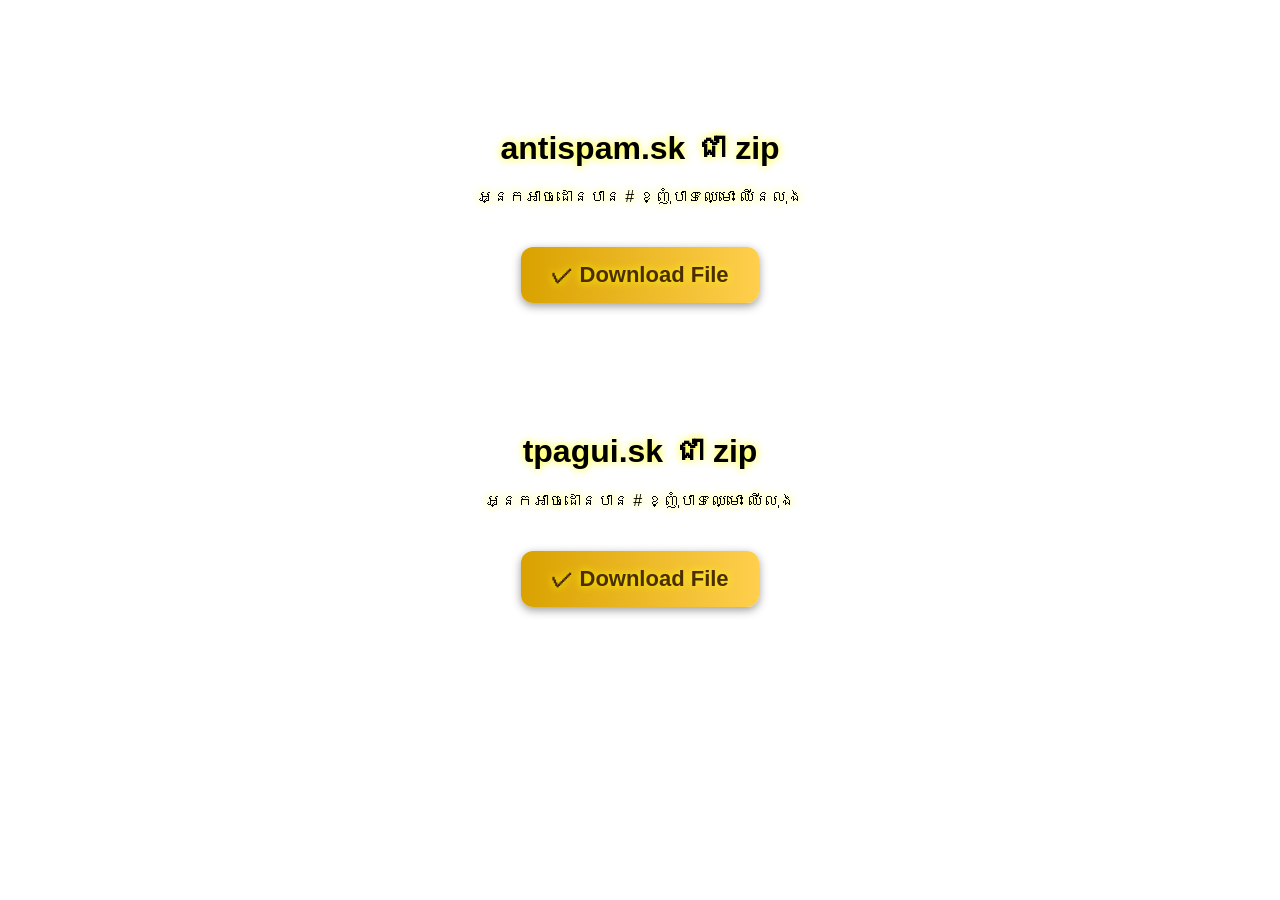
==== index.html @ e09e7898 "Add files via upload" ====
<!DOCTYPE html>
<html lang="km">
<head>
<meta charset="UTF-8">
<meta name="viewport" content="width=device-width, initial-scale=1">
<title>download plugin & skript zip</title>

<style>
  body {
    margin: 0;
    padding: 0;
    overflow: hidden;
    font-family: "Khmer OS Battambang", sans-serif;
    background: #ffffff;
  }

  /* Angkor Wat background */
  .bg-angkor {
    position: fixed;
    top: 0;
    left: 0;
    width: 130%;
    height: 130%;
    background: url("angkor.png") center/contain no-repeat;
    animation: angkorMove 20s ease-in-out infinite alternate;
    opacity: 0.95;
    z-index: 1;
  }

  @keyframes angkorMove {
    0% { transform: translateX(-40px) scale(1.05); }
    100% { transform: translateX(40px) scale(1.1); }
  }

  /* Falling Flower Container */
  .flowers {
    position: fixed;
    left: 0;
    top: 0;
    width: 100%;
    height: 100%;
    pointer-events: none;
    z-index: 3;
  }

  .flower {
    position: absolute;
    top: -50px;
    font-size: 30px;
    animation: fall 7s linear infinite;
    opacity: 0.8;
  }

  @keyframes fall {
    0% { transform: translateY(-50px) rotate(0deg); }
    100% { transform: translateY(110vh) rotate(360deg); }
  }

  /* Content */
  .content {
    position: relative;
    z-index: 5;
    text-align: center;
    margin-top: 130px;
    color: #000000;
    text-shadow: 0 0 8px #ff0;
  }

  .download-btn {
    display: inline-block;
    margin-top: 25px;
    padding: 15px 30px;
    font-size: 22px;
    font-weight: bold;
    background: linear-gradient(90deg, #d9a200, #ffcf4d);
    color: #4b2d00;
    border-radius: 12px;
    text-decoration: none;
    box-shadow: 0 3px 10px rgba(0,0,0,0.4);
  }

  .download-btn:hover {
    background: linear-gradient(90deg, #ffd87a, #ffcc51);
  }
</style>
</head>

<body>

<div class="bg-angkor"></div>
<div class="flowers"></div>

<div class="content">
  <h1>antispam.sk ជា zip</h1>
  <p>អ្នកអាចដោនបាន # ខ្ញុំបាទឈ្មោះ ឈីនលុង</p>
  <a href="https://filebin.net/yt5chwdwr0l30knb/antispam.zip" download class="download-btn">✓ Download File</a>
</div>
<div class="content">
  <h1>tpagui.sk ជា zip</h1>
  <p>អ្នកអាចដោនបាន # ខ្ញុំបាទឈ្មោះ ឈីលុង</p>
  <a href="https://filebin.net/yt5chwdwr0l30knb/tpagui.zip" download class="download-btn">✓ Download File</a>
</div>

<script>
  function createFlower() {
    const flower = document.createElement("div");
    flower.classList.add("flower");
    flower.innerHTML = "🌸"; // អ្នកអាចប្តូរទៅ <img src="flower.png">
    
    flower.style.left = Math.random() * 100 + "vw";
    flower.style.animationDuration = (5 + Math.random() * 5) + "s";
    flower.style.fontSize = (20 + Math.random() * 20) + "px";
    
    document.querySelector(".flowers").appendChild(flower);
    
    setTimeout(() => {
      flower.remove();
    }, 8000);
  }

  setInterval(createFlower, 300);
</script>

</body>
</html>
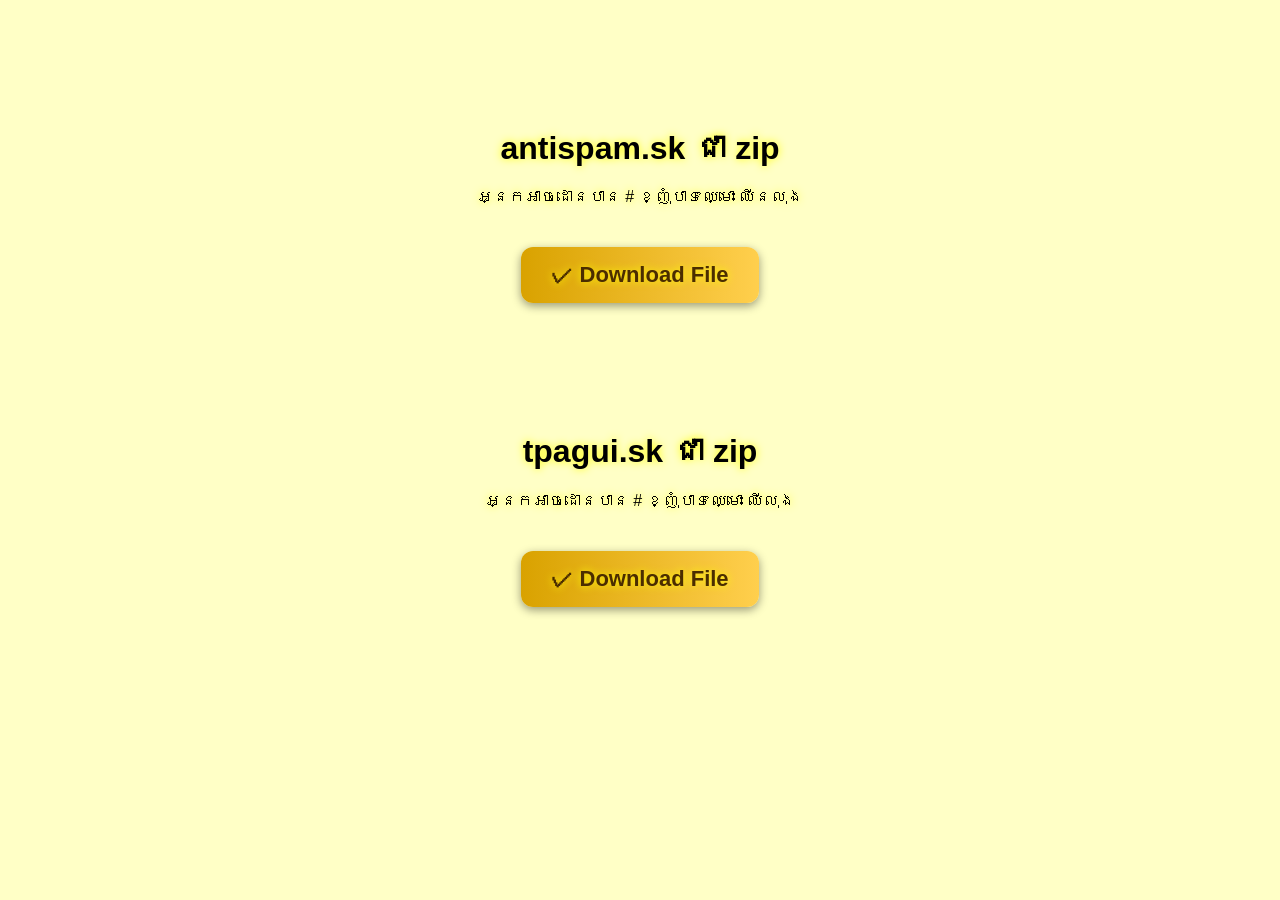
==== commit e26ad7d7: "Add files via upload" ====
--- a/index.html
+++ b/index.html
@@ -11,26 +11,9 @@
     padding: 0;
     overflow: hidden;
     font-family: "Khmer OS Battambang", sans-serif;
-    background: #ffffff;
+    background: #ff55;
   }
-
-  /* Angkor Wat background */
-  .bg-angkor {
-    position: fixed;
-    top: 0;
-    left: 0;
-    width: 130%;
-    height: 130%;
-    background: url("angkor.png") center/contain no-repeat;
-    animation: angkorMove 20s ease-in-out infinite alternate;
-    opacity: 0.95;
-    z-index: 1;
-  }
-
-  @keyframes angkorMove {
-    0% { transform: translateX(-40px) scale(1.05); }
-    100% { transform: translateX(40px) scale(1.1); }
-  }
+  
 
   /* Falling Flower Container */
   .flowers {
@@ -46,9 +29,9 @@
   .flower {
     position: absolute;
     top: -50px;
-    font-size: 30px;
-    animation: fall 7s linear infinite;
-    opacity: 0.8;
+    font-size: 10px;
+    animation: fall 3s linear infinite;
+    opacity: 0.6;
   }
 
   @keyframes fall {
@@ -105,7 +88,7 @@
   function createFlower() {
     const flower = document.createElement("div");
     flower.classList.add("flower");
-    flower.innerHTML = "🌸"; // អ្នកអាចប្តូរទៅ <img src="flower.png">
+    flower.innerHTML = "📄"; // អ្នកអាចប្តូរទៅ <img src="flower.png">
     
     flower.style.left = Math.random() * 100 + "vw";
     flower.style.animationDuration = (5 + Math.random() * 5) + "s";
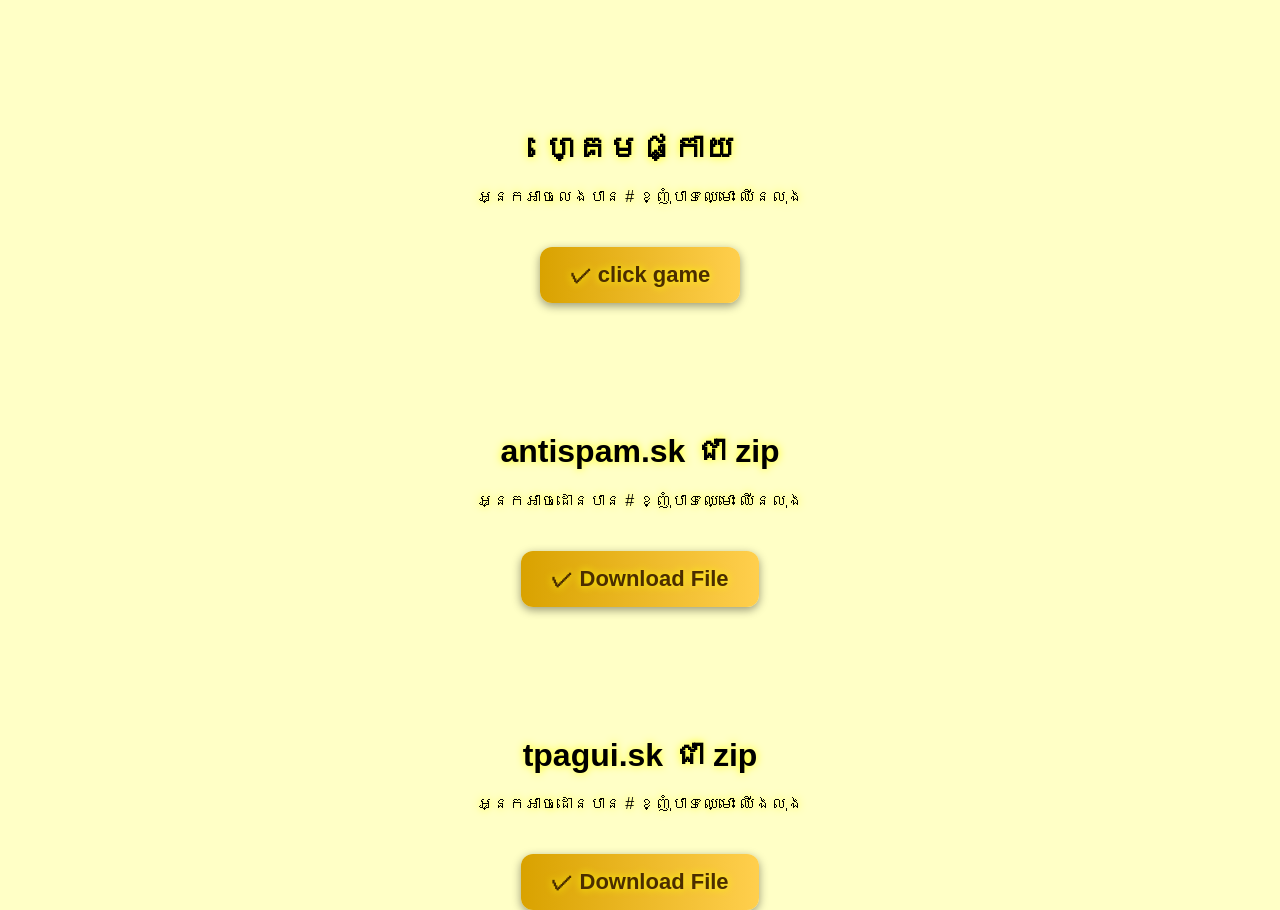
==== commit 00beded0: "Add files via upload" ====
--- a/index.html
+++ b/index.html
@@ -74,13 +74,17 @@
 <div class="flowers"></div>
 
 <div class="content">
+  <h1>ហ្គេមផ្កាយ</h1>
+  <p>អ្នកអាចលេងបាន # ខ្ញុំបាទឈ្មោះ ឈីនលុង</p>
+  <a href="game.html" class="download-btn">✓ click game</a>
+<div class="content">
   <h1>antispam.sk ជា zip</h1>
   <p>អ្នកអាចដោនបាន # ខ្ញុំបាទឈ្មោះ ឈីនលុង</p>
   <a href="https://filebin.net/yt5chwdwr0l30knb/antispam.zip" download class="download-btn">✓ Download File</a>
 </div>
 <div class="content">
   <h1>tpagui.sk ជា zip</h1>
-  <p>អ្នកអាចដោនបាន # ខ្ញុំបាទឈ្មោះ ឈីលុង</p>
+  <p>អ្នកអាចដោនបាន # ខ្ញុំបាទឈ្មោះ ឈីងលុង</p>
   <a href="https://filebin.net/yt5chwdwr0l30knb/tpagui.zip" download class="download-btn">✓ Download File</a>
 </div>
 
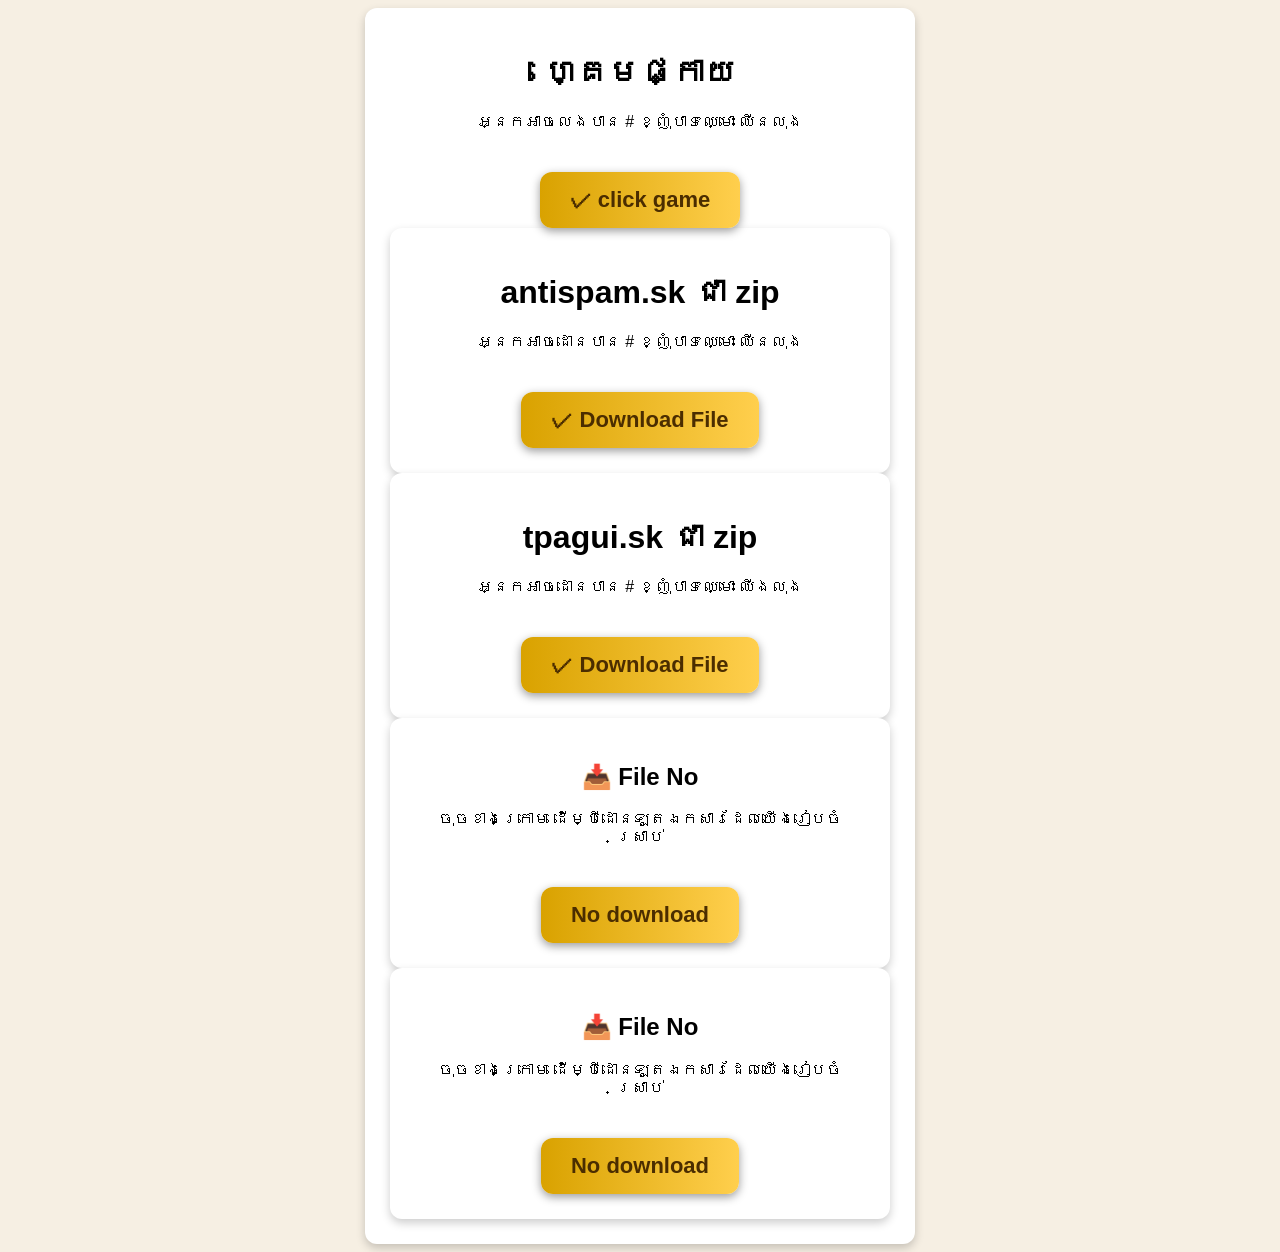
==== commit 7087a6a8: "Add files via upload" ====
--- a/index.html
+++ b/index.html
@@ -1,19 +1,25 @@
 <!DOCTYPE html>
 <html lang="km">
 <head>
-<meta charset="UTF-8">
-<meta name="viewport" content="width=device-width, initial-scale=1">
-<title>download plugin & skript zip</title>
+  <meta charset="UTF-8">
+  <meta name="viewport" content="width=device-width, initial-scale=1">
+  <title>download plugin & skript zip</title>
 
-<style>
-  body {
-    margin: 0;
-    padding: 0;
-    overflow: hidden;
-    font-family: "Khmer OS Battambang", sans-serif;
-    background: #ff55;
-  }
-  
+    <style>
+    body {
+      font-family: "Khmer OS Battambang", sans-serif;
+      background: #f6efe3;
+      padding: -1px;
+      text-align: center;
+    }
+    .card {
+      background: white;
+      padding: 25px;
+      max-width: 500px;
+      margin: auto;
+      border-radius: 12px;
+      box-shadow: 0px 4px 10px rgba(0,0,0,0.2);
+    }
 
   /* Falling Flower Container */
   .flowers {
@@ -23,15 +29,15 @@
     width: 100%;
     height: 100%;
     pointer-events: none;
-    z-index: 3;
+    z-index: 1;
   }
 
   .flower {
     position: absolute;
     top: -50px;
-    font-size: 10px;
-    animation: fall 3s linear infinite;
-    opacity: 0.6;
+    font-size: 2px;
+    animation: fall 10s linear infinite;
+    opacity: 0.3;
   }
 
   @keyframes fall {
@@ -73,26 +79,44 @@
 <div class="bg-angkor"></div>
 <div class="flowers"></div>
 
-<div class="content">
+<div class="card">
   <h1>ហ្គេមផ្កាយ</h1>
   <p>អ្នកអាចលេងបាន # ខ្ញុំបាទឈ្មោះ ឈីនលុង</p>
   <a href="game.html" class="download-btn">✓ click game</a>
-<div class="content">
+<div class="card">
   <h1>antispam.sk ជា zip</h1>
   <p>អ្នកអាចដោនបាន # ខ្ញុំបាទឈ្មោះ ឈីនលុង</p>
   <a href="https://filebin.net/yt5chwdwr0l30knb/antispam.zip" download class="download-btn">✓ Download File</a>
 </div>
-<div class="content">
+<div class="card">
   <h1>tpagui.sk ជា zip</h1>
   <p>អ្នកអាចដោនបាន # ខ្ញុំបាទឈ្មោះ ឈីងលុង</p>
   <a href="https://filebin.net/yt5chwdwr0l30knb/tpagui.zip" download class="download-btn">✓ Download File</a>
 </div>
+  <div class="card">
+    <h2>📥 File No</h2>
+    <p>ចុចខាងក្រោម ដើម្បីដោនឡូតឯកសារដែលយើងរៀបចំស្រាប់</p>
+
+    <!-- ADMIN sets the file here -->
+    <a class="download-btn" href="myfile.zip" download>
+      No download
+    </a>
+  </div>
+    <div class="card">
+    <h2>📥 File No</h2>
+    <p>ចុចខាងក្រោម ដើម្បីដោនឡូតឯកសារដែលយើងរៀបចំស្រាប់</p>
+
+    <!-- ADMIN sets the file here -->
+    <a class="download-btn" href="myfile.zip" download>
+      No download
+    </a>
+  </div>
 
 <script>
   function createFlower() {
     const flower = document.createElement("div");
     flower.classList.add("flower");
-    flower.innerHTML = "📄"; // អ្នកអាចប្តូរទៅ <img src="flower.png">
+    flower.innerHTML = "★"; // អ្នកអាចប្តូរទៅ <img src="flower.png">
     
     flower.style.left = Math.random() * 100 + "vw";
     flower.style.animationDuration = (5 + Math.random() * 5) + "s";
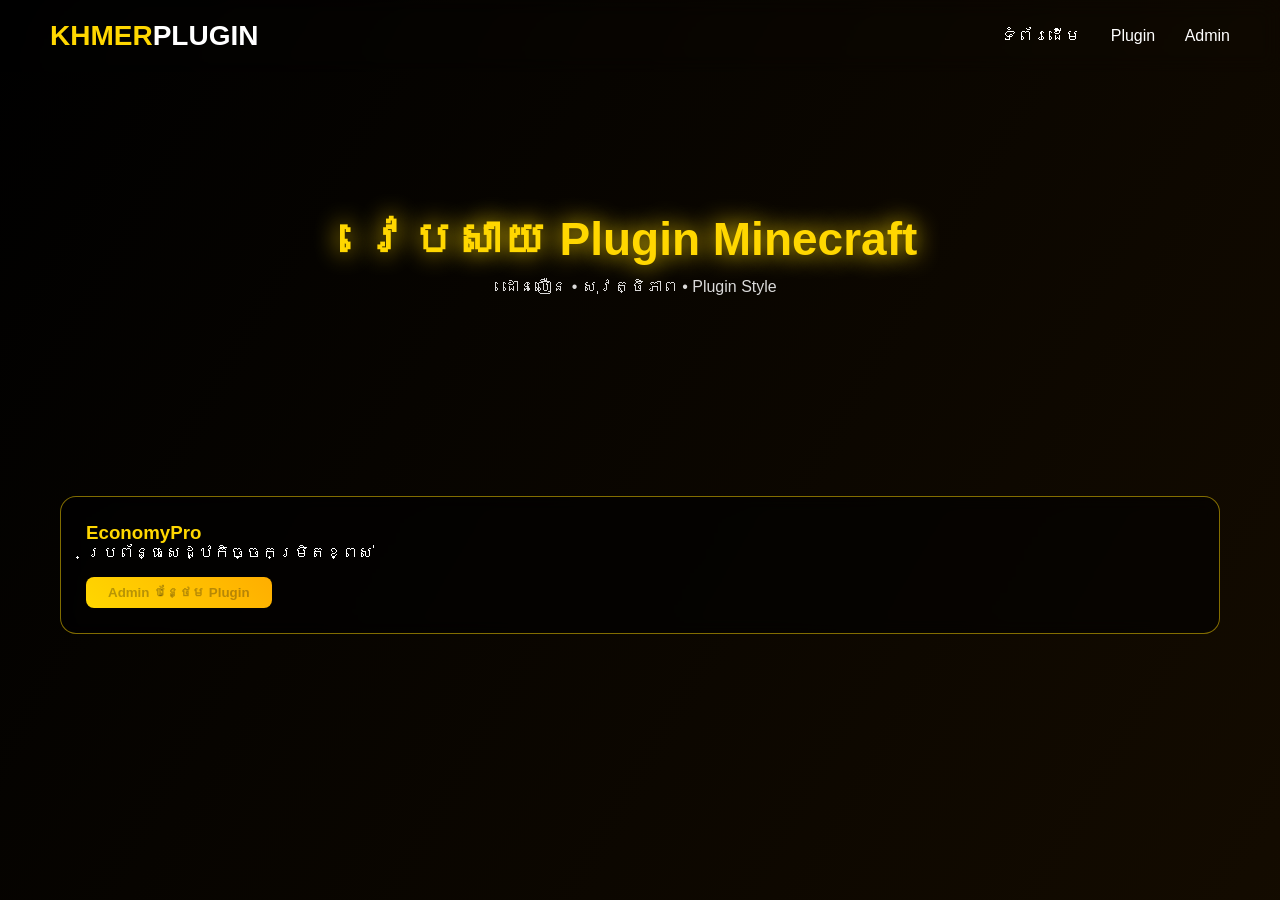
==== commit 987e6e9f: "Add files via upload" ====
--- a/index.html
+++ b/index.html
@@ -1,136 +1,211 @@
 <!DOCTYPE html>
 <html lang="km">
 <head>
-  <meta charset="UTF-8">
-  <meta name="viewport" content="width=device-width, initial-scale=1">
-  <title>download plugin & skript zip</title>
-
-    <style>
-    body {
-      font-family: "Khmer OS Battambang", sans-serif;
-      background: #f6efe3;
-      padding: -1px;
-      text-align: center;
-    }
-    .card {
-      background: white;
-      padding: 25px;
-      max-width: 500px;
-      margin: auto;
-      border-radius: 12px;
-      box-shadow: 0px 4px 10px rgba(0,0,0,0.2);
-    }
-
-  /* Falling Flower Container */
-  .flowers {
-    position: fixed;
-    left: 0;
-    top: 0;
-    width: 100%;
-    height: 100%;
-    pointer-events: none;
-    z-index: 1;
-  }
-
-  .flower {
-    position: absolute;
-    top: -50px;
-    font-size: 2px;
-    animation: fall 10s linear infinite;
-    opacity: 0.3;
-  }
-
-  @keyframes fall {
-    0% { transform: translateY(-50px) rotate(0deg); }
-    100% { transform: translateY(110vh) rotate(360deg); }
-  }
-
-  /* Content */
-  .content {
-    position: relative;
-    z-index: 5;
-    text-align: center;
-    margin-top: 130px;
-    color: #000000;
-    text-shadow: 0 0 8px #ff0;
-  }
-
-  .download-btn {
-    display: inline-block;
-    margin-top: 25px;
-    padding: 15px 30px;
-    font-size: 22px;
-    font-weight: bold;
-    background: linear-gradient(90deg, #d9a200, #ffcf4d);
-    color: #4b2d00;
-    border-radius: 12px;
-    text-decoration: none;
-    box-shadow: 0 3px 10px rgba(0,0,0,0.4);
-  }
-
-  .download-btn:hover {
-    background: linear-gradient(90deg, #ffd87a, #ffcc51);
-  }
+<meta charset="UTF-8">
+<title>khmer Plugin</title>
+
+<style>
+*{margin:0;padding:0;font-family:Segoe UI,Khmer OS Battambang,sans-serif}
+body{color:#fff;overflow-x:hidden}
+
+/* BACKGROUND ANIMATION */
+.bg{
+  position:fixed;inset:0;z-index:-1;
+  background:linear-gradient(120deg,#000,#1a0f00,#3a2600,#000);
+  background-size:400% 400%;
+  animation:bg 18s ease infinite;
+}
+@keyframes bg{
+  0%{background-position:0% 50%}
+  50%{background-position:100% 50%}
+  100%{background-position:0% 50%}
+}
+
+/* HEADER */
+header{
+  display:flex;justify-content:space-between;align-items:center;
+  padding:20px 50px;
+  backdrop-filter:blur(10px);
+}
+.logo{
+  font-size:28px;
+  color:gold;
+  font-weight:bold;
+}
+.logo span{color:white}
+nav a{
+  color:white;
+  margin-left:25px;
+  text-decoration:none;
+}
+nav a:hover{color:gold}
+
+/* HERO */
+.hero{
+  text-align:center;
+  padding:140px 20px;
+}
+.hero h1{
+  font-size:46px;
+  color:gold;
+  text-shadow:0 0 25px gold;
+}
+.hero p{opacity:.85;margin-top:12px}
+
+/* PLUGINS */
+.plugins{
+  display:grid;
+  grid-template-columns:repeat(auto-fit,minmax(280px,1fr));
+  gap:30px;
+  padding:60px;
+}
+.plugin{
+  background:rgba(0,0,0,.55);
+  border:1px solid rgba(255,215,0,.5);
+  border-radius:16px;
+  padding:25px;
+  backdrop-filter:blur(8px);
+  transition:.4s;
+}
+.plugin:hover{
+  transform:translateY(-12px);
+  box-shadow:0 0 30px gold;
+}
+.plugin h3{color:gold}
+.plugin button{
+  margin-top:15px;
+  background:linear-gradient(45deg,gold,#ffae00);
+  border:none;
+  padding:8px 22px;
+  border-radius:8px;
+  cursor:pointer;
+  font-weight:bold;
+}
+
+/* MODAL LOGIN */
+.modal{
+  display:none;
+  position:fixed;
+  inset:0;
+  background:rgba(0,0,0,.7);
+  justify-content:center;
+  align-items:center;
+}
+.box{
+  background:#0f0f0f;
+  border:1px solid gold;
+  padding:30px;
+  border-radius:14px;
+}
+.box h2{color:gold;margin-bottom:15px}
+.box input{
+  width:260px;
+  padding:8px;
+  margin:8px 0;
+}
+
+/* ADMIN */
+.admin{
+  display:none;
+  padding:50px;
+}
+.admin input{
+  display:block;
+  margin:10px 0;
+}
 </style>
 </head>
 
 <body>
-
-<div class="bg-angkor"></div>
-<div class="flowers"></div>
-
-<div class="card">
-  <h1>ហ្គេមផ្កាយ</h1>
-  <p>អ្នកអាចលេងបាន # ខ្ញុំបាទឈ្មោះ ឈីនលុង</p>
-  <a href="game.html" class="download-btn">✓ click game</a>
-<div class="card">
-  <h1>antispam.sk ជា zip</h1>
-  <p>អ្នកអាចដោនបាន # ខ្ញុំបាទឈ្មោះ ឈីនលុង</p>
-  <a href="https://filebin.net/yt5chwdwr0l30knb/antispam.zip" download class="download-btn">✓ Download File</a>
+<div class="bg"></div>
+
+<header>
+  <div class="logo">KHMER<span>PLUGIN</span></div>
+  <nav>
+    <a href="#">ទំព័រដើម</a>
+    <a href="#">Plugin</a>
+    <a href="#" onclick="openLogin()">Admin</a>
+  </nav>
+</header>
+
+<section class="hero">
+  <h1>វេបសាយ Plugin Minecraft</h1>
+  <p>ដោនលឿន • សុវត្ថិភាព • Plugin Style</p>
+</section>
+
+<section class="plugins" id="pluginList">
+  <div class="plugin">
+    <h3>EconomyPro</h3>
+    <p>ប្រព័ន្ធសេដ្ឋកិច្ចកម្រិតខ្ពស់</p>
+    <button disabled>Admin បន្ថែម Plugin</button>
+  </div>
+</section>
+
+<!-- LOGIN -->
+<div class="modal" id="loginModal">
+  <div class="box">
+    <h2>Admin Login</h2>
+    <input id="email" placeholder="Email">
+    <input id="password" type="password" placeholder="Password">
+    <button onclick="login()">ចូលប្រព័ន្ធ</button>
+  </div>
 </div>
-<div class="card">
-  <h1>tpagui.sk ជា zip</h1>
-  <p>អ្នកអាចដោនបាន # ខ្ញុំបាទឈ្មោះ ឈីងលុង</p>
-  <a href="https://filebin.net/yt5chwdwr0l30knb/tpagui.zip" download class="download-btn">✓ Download File</a>
-</div>
-  <div class="card">
-    <h2>📥 File No</h2>
-    <p>ចុចខាងក្រោម ដើម្បីដោនឡូតឯកសារដែលយើងរៀបចំស្រាប់</p>
-
-    <!-- ADMIN sets the file here -->
-    <a class="download-btn" href="myfile.zip" download>
-      No download
+
+<!-- ADMIN PANEL -->
+<section class="admin" id="adminPanel">
+  <h2 style="color:gold">Admin Upload Plugin</h2>
+  <input id="pname" placeholder="ឈ្មោះ Plugin">
+  <input id="pdesc" placeholder="ពណ៌នា Plugin">
+  <input id="pfile" type="file" accept=".jar">
+  <button onclick="upload()">Upload Plugin</button>
+</section>
+
+<script>
+/* BACKGROUND INTERACTIVE */
+document.addEventListener("mousemove",e=>{
+  document.querySelector(".bg").style.backgroundPosition=
+  `${e.clientX/window.innerWidth*100}% ${e.clientY/window.innerHeight*100}%`;
+});
+
+/* LOGIN */
+function openLogin(){
+  document.getElementById("loginModal").style.display="flex";
+}
+
+function login(){
+  const email=document.getElementById("email").value;
+  const pw=document.getElementById("password").value;
+
+  if(email==="chhinffmc@gmail.com" && pw==="As1122AsChhin"){
+    alert("Login ជោគជ័យ");
+    document.getElementById("loginModal").style.display="none";
+    document.getElementById("adminPanel").style.display="block";
+  }else{
+    alert("Email ឬ Password មិនត្រឹមត្រូវ");
+  }
+}
+
+/* UPLOAD + DOWNLOAD REAL (.jar) */
+function upload(){
+  const name=pname.value;
+  const desc=pdesc.value;
+  const file=pfile.files[0];
+
+  if(!name||!desc||!file) return alert("សូមបំពេញឲ្យครบ");
+
+  const url=URL.createObjectURL(file);
+
+  const div=document.createElement("div");
+  div.className="plugin";
+  div.innerHTML=`
+    <h3>${name}</h3>
+    <p>${desc}</p>
+    <a href="${url}" download="${file.name}">
+      <button>⬇ ដោន Plugin</button>
     </a>
-  </div>
-    <div class="card">
-    <h2>📥 File No</h2>
-    <p>ចុចខាងក្រោម ដើម្បីដោនឡូតឯកសារដែលយើងរៀបចំស្រាប់</p>
-
-    <!-- ADMIN sets the file here -->
-    <a class="download-btn" href="myfile.zip" download>
-      No download
-    </a>
-  </div>
-
-<script>
-  function createFlower() {
-    const flower = document.createElement("div");
-    flower.classList.add("flower");
-    flower.innerHTML = "★"; // អ្នកអាចប្តូរទៅ <img src="flower.png">
-    
-    flower.style.left = Math.random() * 100 + "vw";
-    flower.style.animationDuration = (5 + Math.random() * 5) + "s";
-    flower.style.fontSize = (20 + Math.random() * 20) + "px";
-    
-    document.querySelector(".flowers").appendChild(flower);
-    
-    setTimeout(() => {
-      flower.remove();
-    }, 8000);
-  }
-
-  setInterval(createFlower, 300);
+  `;
+  document.getElementById("pluginList").appendChild(div);
+}
 </script>
-
 </body>
 </html>
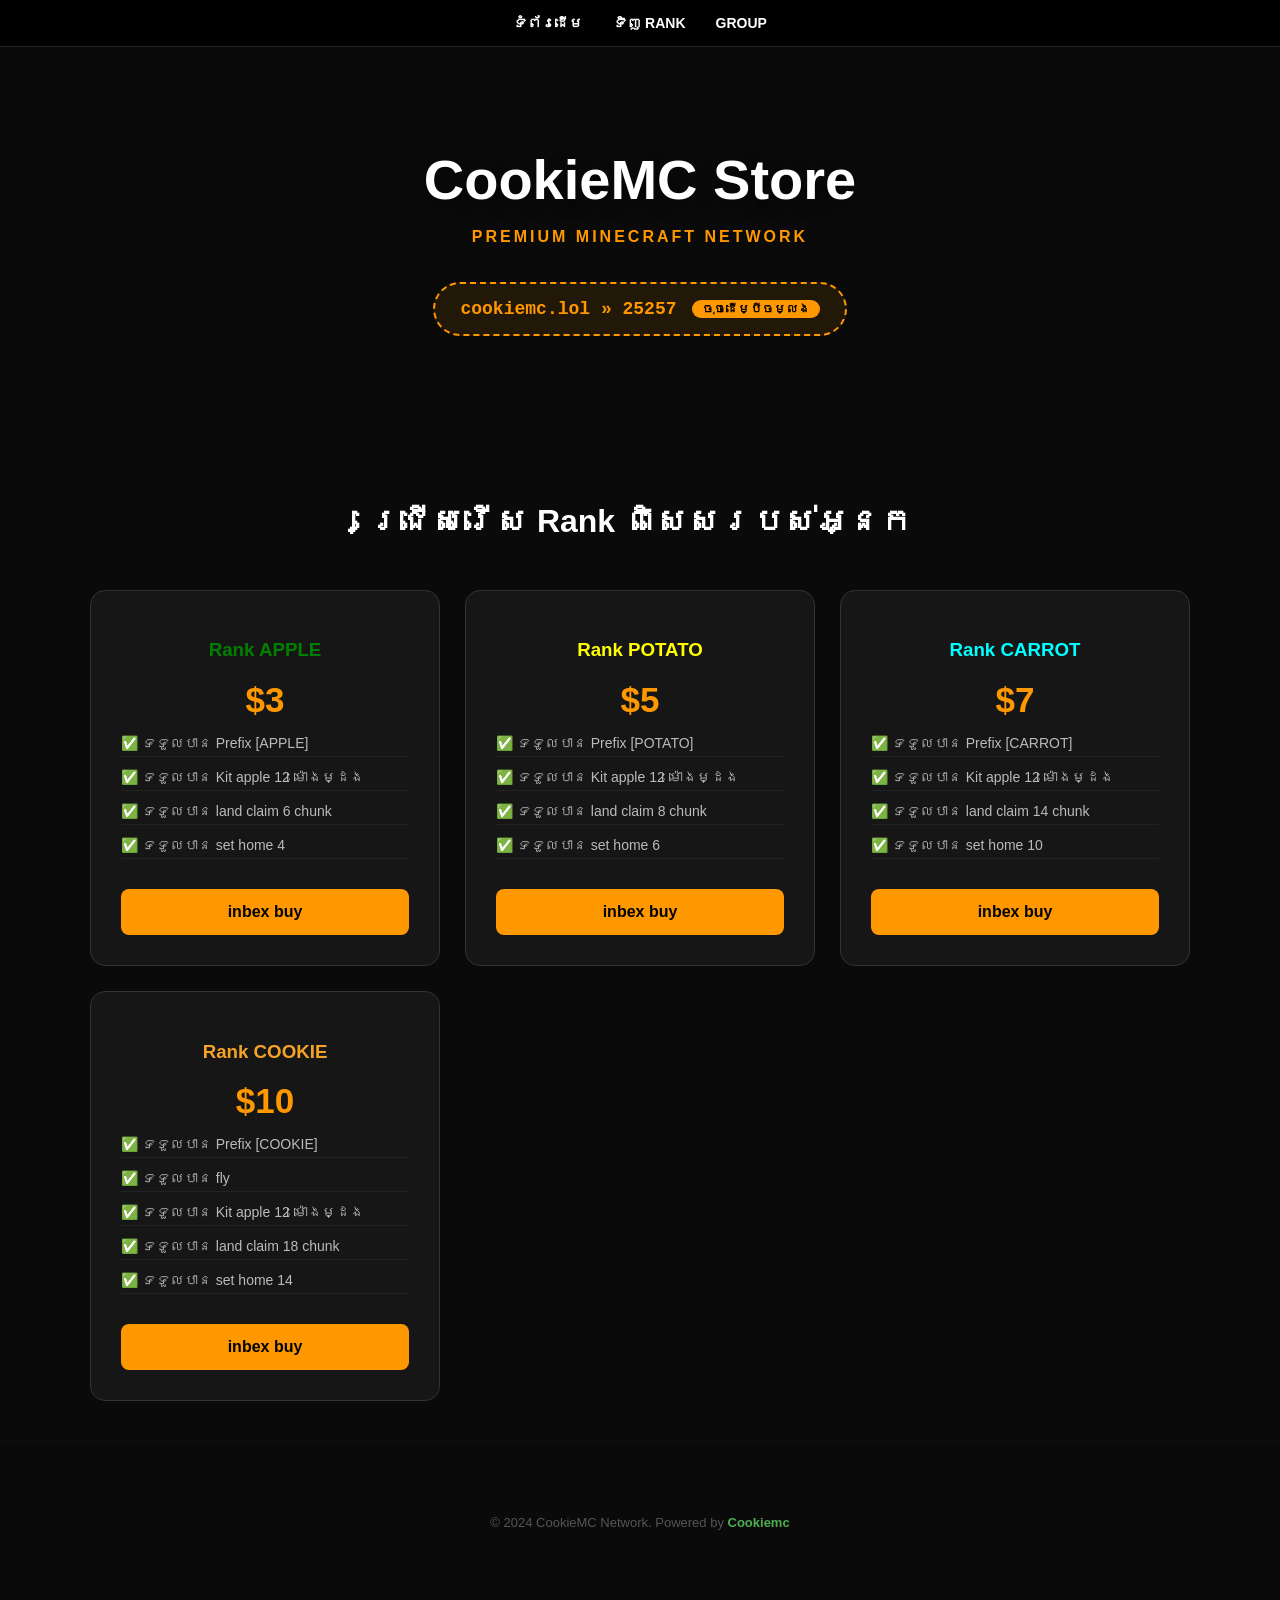
==== commit e812902f: "Add files via upload" ====
--- a/index.html
+++ b/index.html
@@ -1,211 +1,261 @@
 <!DOCTYPE html>
 <html lang="km">
 <head>
-<meta charset="UTF-8">
-<title>khmer Plugin</title>
-
+    <meta charset="UTF-8">
+    <meta name="viewport" content="width=device-width, initial-scale=1">
+    <title>CookieMC | rank Store</title>
+    <style>
+        :root { --p: #ff9800; --bg: #0a0a0a; --card: #161616; --green: #4CAF50; }
+        body { margin: 0; background: var(--bg); color: white; font-family: 'Khmer OS Battambang', sans-serif; scroll-behavior: smooth; }
+        
+        /* Navigation */
+        nav { background: rgba(0,0,0,0.95); padding: 15px; display: flex; justify-content: center; gap: 30px; position: sticky; top: 0; z-index: 100; border-bottom: 1px solid #222; }
+        nav a { color: white; text-decoration: none; font-weight: bold; font-size: 14px; transition: 0.3s; }
+        nav a:hover { color: var(--p); }
+
+        /* Header */
+        header { 
+            text-align: center; padding: 100px 20px; 
+            background: linear-gradient(rgba(10,10,10,0.85), rgba(10,10,10,0.85)), url('https://wallpaperaccess.com');
+            background-size: cover; background-position: center;
+        }
+
+        /* Rank Grid */
+        .container { max-width: 1100px; margin: auto; padding: 40px 20px; }
+        .grid { display: grid; grid-template-columns: repeat(auto-fit, minmax(300px, 1fr)); gap: 25px; }
+        
+        .card { 
+            background: var(--card); border-radius: 15px; padding: 30px; text-align: center;
+            border: 1px solid #333; transition: 0.4s; position: relative;
+        }
+        .card:hover { border-color: var(--p); transform: translateY(-10px); box-shadow: 0 10px 25px rgba(255,152,0,0.15); }
+        .price { font-size: 35px; font-weight: bold; color: var(--p); margin: 15px 0; }
+        
+        .features { list-style: none; padding: 0; text-align: left; font-size: 14px; color: #bbb; margin-bottom: 30px; }
+        .features li { margin-bottom: 12px; border-bottom: 1px solid #222; padding-bottom: 5px; }
+
+        .btn-buy { 
+            background: var(--p); color: black; border: none; width: 100%; padding: 14px;
+            border-radius: 8px; font-weight: bold; cursor: pointer; transition: 0.3s; font-size: 16px;
+        }
+        .btn-buy:hover { background: white; transform: scale(1.02); }
+
+        /* --- Modal Style --- */
+        .modal {
+            display: none; position: fixed; z-index: 2000; left: 0; top: 0; width: 100%; height: 100%; 
+            background: rgba(0,0,0,0.85); backdrop-filter: blur(8px);
+        }
+        .modal-content {
+            background: #1a1a1a; margin: 12% auto; padding: 35px; border: 1px solid var(--p);
+            width: 90%; max-width: 380px; border-radius: 20px; text-align: center; position: relative;
+            animation: zoomIn 0.3s ease;
+        }
+        @keyframes zoomIn { from {transform: scale(0.8); opacity: 0;} to {transform: scale(1); opacity: 1;} }
+        
+        .close-btn { position: absolute; top: 15px; right: 20px; color: #888; font-size: 28px; cursor: pointer; }
+        .tg-btn {
+            display: flex; align-items: center; justify-content: center; gap: 12px;
+            background: #24A1DE; color: white; text-decoration: none; padding: 14px;
+            margin: 12px 0; border-radius: 10px; font-weight: bold; transition: 0.3s;
+        }
+        .tg-btn:hover { background: #1e88ba; transform: translateY(-3px); }
+        .tg-icon { width: 24px; height: 24px; }
+
+        footer { text-align: center; padding: 60px; color: #555; font-size: 13px; border-top: 1px solid #111; }
+        .link-green { color: var(--green); text-decoration: none; font-weight: bold; cursor: pointer; }
+    </style>
+</head>
+<body>
+
+<nav>
+    <a href="#">ទំព័រដើម</a>
+    <a href="#ranks">ទិញ RANK</a>
+    <a href="javascript:void(0)" onclick="openHostingModal()">GROUP</a>
+</nav>
+
+<header>
+    <h1 style="font-size: 3.5rem; margin: 0; text-shadow: 0 5px 15px rgba(0,0,0,0.5);">CookieMC Store</h1>
+    <p style="color: var(--p); letter-spacing: 3px; font-weight: bold;">PREMIUM MINECRAFT NETWORK</p>
+    <!-- កន្លែងបង្ហាញ IP សម្រាប់ចុច Copy -->
+<div class="copy-ip-container" onclick="copyIP('cookiemc.lol » 25257')">
+    <span class="ip-text" id="serverIP">cookiemc.lol » 25257</span>
+    <span class="copy-badge" id="copyLabel">ចុចដើម្បីចម្លង</span>
+</div>
+</header>
+
+<div class="container" id="ranks">
+    <h2 style="text-align: center; margin-bottom: 50px; font-size: 2rem;">ជ្រើសរើស Rank ពិសេសរបស់អ្នក</h2>
+    
+    <div class="grid">
+        <!-- Rank MVP -->
+        <div class="card">
+            <h3 style="color: #008000;">Rank APPLE</h3>
+            <div class="price">$3</div>
+            <ul class="features">
+                <li>✅ ទទួលបាន Prefix [APPLE]</li>
+                <li>✅ ទទួលបាន Kit apple 12 ម៉ោងម្ដង</li>
+                <li>✅ ទទួលបាន land claim 6 chunk</li>
+                <li>✅ ទទួលបាន set home 4</li>
+            </ul>
+            <button class="btn-buy" onclick="openBuyModal()">inbex buy</button>
+        </div>
+
+        <div class="card">
+            <h3 style="color: #FFFF00;">Rank POTATO</h3>
+            <div class="price">$5</div>
+            <ul class="features">
+                <li>✅ ទទួលបាន Prefix [POTATO]</li>
+                <li>✅ ទទួលបាន Kit apple 12 ម៉ោងម្ដង</li>
+                <li>✅ ទទួលបាន land claim 8 chunk</li>
+                <li>✅ ទទួលបាន set home 6</li>
+            </ul>
+            <button class="btn-buy" onclick="openBuyModal()">inbex buy</button>
+        </div>
+                <div class="card">
+            <h3 style="color: #00FFFF;">Rank CARROT</h3>
+            <div class="price">$7</div>
+            <ul class="features">
+                <li>✅ ទទួលបាន Prefix [CARROT]</li>
+                <li>✅ ទទួលបាន Kit apple 12 ម៉ោងម្ដង</li>
+              <li>✅ ទទួលបាន land claim 14 chunk</li>
+               <li>✅ ទទួលបាន set home 10</li>           
+            </ul>
+            <button class="btn-buy" onclick="openBuyModal()">inbex buy</button>
+        </div>
+               <div class="card">
+            <h3 style="color: #F5A327;">Rank COOKIE</h3>
+            <div class="price">$10</div>
+            <ul class="features">
+                <li>✅ ទទួលបាន Prefix [COOKIE]</li>
+                <li>✅ ទទួលបាន fly</li>
+                <li>✅ ទទួលបាន Kit apple 12 ម៉ោងម្ដង</li>
+                <li>✅ ទទួលបាន land claim 18 chunk</li>
+                <li>✅ ទទួលបាន set home 14</li>
+            </ul>
+            <button class="btn-buy" onclick="openBuyModal()">inbex buy</button>
+        </div>
+    </div>
+</div>
+
+<!-- ផ្ទាំង Popup សម្រាប់ទាក់ទង Admin ទិញ Rank -->
+<div id="buyModal" class="modal">
+    <div class="modal-content">
+        <span class="close-btn" onclick="closeBuyModal()">&times;</span>
+        <h3 style="color: var(--p); margin-top: 0;">ទាក់ទងតាម Telegram</h3>
+        <p style="font-size: 13px; color: #ccc; margin-bottom: 20px;">សូមជ្រើសរើស Admin ណាម្នាក់ដើម្បីទិញ rank</p>
+        
+        <a href="https://t.me/SOPANHA1213" target="_blank" class="tg-btn">
+            <img src="https://cdn.discordapp.com/attachments/1464803779902701630/1475822797250101269/IMG_20260224_185219_383.jpg?ex=699ee296&is=699d9116&hm=6be21547191dc89ca9f0d0375d3e8e6801dde79e5b035e35ed5f07ccc431ff2d&" class="tg-icon">
+            [SOPANHA1213] (ទិញតាមរយៈ Owner)
+        </a>
+
+        <a href="https://t.me/drskript" target="_blank" class="tg-btn" style="background: #34495e;">
+            <img src="https://cdn.discordapp.com/attachments/1464803779902701630/1475822796876550354/IMG_20260224_185225_804.jpg?ex=699ee296&is=699d9116&hm=b6a7d72ad0c01a9e177373f44c313dcf94edd915103caa507edcf43bea82d980&" class="tg-icon">
+            [CHHIN (LokTaKing)] (ទិញតាមរយៈ Admin)
+        </a>
+    </div>
+</div>
+
+<!-- copy ip -->
 <style>
-*{margin:0;padding:0;font-family:Segoe UI,Khmer OS Battambang,sans-serif}
-body{color:#fff;overflow-x:hidden}
-
-/* BACKGROUND ANIMATION */
-.bg{
-  position:fixed;inset:0;z-index:-1;
-  background:linear-gradient(120deg,#000,#1a0f00,#3a2600,#000);
-  background-size:400% 400%;
-  animation:bg 18s ease infinite;
+    .copy-ip-container {
+        background: rgba(255, 152, 0, 0.1);
+        border: 2px dashed #ff9800;
+        padding: 15px 25px;
+        border-radius: 50px;
+        display: inline-flex;
+        align-items: center;
+        gap: 15px;
+        cursor: pointer;
+        transition: 0.3s;
+        margin-top: 20px;
+    }
+    .copy-ip-container:hover {
+        background: rgba(255, 152, 0, 0.2);
+        transform: scale(1.05);
+    }
+    .ip-text {
+        font-family: 'Courier New', monospace;
+        font-weight: bold;
+        color: #ff9800;
+        font-size: 18px;
+    }
+    .copy-badge {
+        background: #ff9800;
+        color: black;
+        padding: 2px 10px;
+        border-radius: 20px;
+        font-size: 12px;
+        font-weight: bold;
+        text-transform: uppercase;
+    }
+</style>
+
+
+<!-- ផ្ទាំង Popup សម្រាប់ Apsara Hosting Groups -->
+<div id="hostingModal" class="modal">
+    <div class="modal-content" style="border-color: var(--green);">
+        <span class="close-btn" onclick="closeHostingModal()">&times;</span>
+        <h3 style="color: var(--green); margin-top: 0;">Cookiemc Groups</h3>
+        <p style="font-size: 13px; color: #ccc; margin-bottom: 20px;">សូមចូលរួមជាមួយ Group ផ្លូវការរបស់យើង៖</p>
+        
+        <a href="https://t.me/cookiemc4" target="_blank" class="tg-btn" style="background: #0088cc;">
+            <img src="https://cdn.discordapp.com/attachments/1464803779902701630/1475820588307058708/tele.png?ex=699ee087&is=699d8f07&hm=c52cf149d1cdba40ef042e0600cd71416f07ee7730f0a2f553cfbb8d8f4963f7&" class="tg-icon">
+            Telegram Cookiemc Group
+        </a>
+
+        <a href="https://discord.gg/zacuya4kA" target="_blank" class="tg-btn" style="background: #2c3e50;">
+            <img src="https://cdn.discordapp.com/attachments/1464803779902701630/1475819926152548483/dis.png?ex=699edfe9&is=699d8e69&hm=dc0deaf53a6b432e27897de84dce39bc6bfb0d1fa739b830b75c61863da07610&" class="tg-icon">
+            Discord Cookiemc Group
+        </a>
+    </div>
+</div>
+
+<footer>
+    <p>© 2024 CookieMC Network. Powered by <span class="link-green" onclick="openHostingModal()">Cookiemc</span></p>
+</footer>
+
+<script>
+    var buyModal = document.getElementById("buyModal");
+    var hostingModal = document.getElementById("hostingModal");
+    // copy script
+    function copyIP(ip) {
+    // បង្កើត Element បណ្តោះអាសន្នដើម្បី Copy
+    const el = document.createElement('textarea');
+    el.value = ip;
+    document.body.appendChild(el);
+    el.select();
+    document.execCommand('copy');
+    document.body.removeChild(el);
+
+    // បង្ហាញការជូនដំណឹង (Visual Feedback)
+    const label = document.getElementById('copyLabel');
+    const originalText = label.innerText;
+    
+    label.innerText = "ចម្លងរួចរាល់!";
+    label.style.background = "#4CAF50"; // ប្តូរទៅពណ៌បៃតង
+    
+    // ប្តូរមកសភាពដើមវិញក្រោយ ២ វិនាទី
+    setTimeout(() => {
+        label.innerText = originalText;
+        label.style.background = "#ff9800";
+    }, 2000);
 }
-@keyframes bg{
-  0%{background-position:0% 50%}
-  50%{background-position:100% 50%}
-  100%{background-position:0% 50%}
-}
-
-/* HEADER */
-header{
-  display:flex;justify-content:space-between;align-items:center;
-  padding:20px 50px;
-  backdrop-filter:blur(10px);
-}
-.logo{
-  font-size:28px;
-  color:gold;
-  font-weight:bold;
-}
-.logo span{color:white}
-nav a{
-  color:white;
-  margin-left:25px;
-  text-decoration:none;
-}
-nav a:hover{color:gold}
-
-/* HERO */
-.hero{
-  text-align:center;
-  padding:140px 20px;
-}
-.hero h1{
-  font-size:46px;
-  color:gold;
-  text-shadow:0 0 25px gold;
-}
-.hero p{opacity:.85;margin-top:12px}
-
-/* PLUGINS */
-.plugins{
-  display:grid;
-  grid-template-columns:repeat(auto-fit,minmax(280px,1fr));
-  gap:30px;
-  padding:60px;
-}
-.plugin{
-  background:rgba(0,0,0,.55);
-  border:1px solid rgba(255,215,0,.5);
-  border-radius:16px;
-  padding:25px;
-  backdrop-filter:blur(8px);
-  transition:.4s;
-}
-.plugin:hover{
-  transform:translateY(-12px);
-  box-shadow:0 0 30px gold;
-}
-.plugin h3{color:gold}
-.plugin button{
-  margin-top:15px;
-  background:linear-gradient(45deg,gold,#ffae00);
-  border:none;
-  padding:8px 22px;
-  border-radius:8px;
-  cursor:pointer;
-  font-weight:bold;
-}
-
-/* MODAL LOGIN */
-.modal{
-  display:none;
-  position:fixed;
-  inset:0;
-  background:rgba(0,0,0,.7);
-  justify-content:center;
-  align-items:center;
-}
-.box{
-  background:#0f0f0f;
-  border:1px solid gold;
-  padding:30px;
-  border-radius:14px;
-}
-.box h2{color:gold;margin-bottom:15px}
-.box input{
-  width:260px;
-  padding:8px;
-  margin:8px 0;
-}
-
-/* ADMIN */
-.admin{
-  display:none;
-  padding:50px;
-}
-.admin input{
-  display:block;
-  margin:10px 0;
-}
-</style>
-</head>
-
-<body>
-<div class="bg"></div>
-
-<header>
-  <div class="logo">KHMER<span>PLUGIN</span></div>
-  <nav>
-    <a href="#">ទំព័រដើម</a>
-    <a href="#">Plugin</a>
-    <a href="#" onclick="openLogin()">Admin</a>
-  </nav>
-</header>
-
-<section class="hero">
-  <h1>វេបសាយ Plugin Minecraft</h1>
-  <p>ដោនលឿន • សុវត្ថិភាព • Plugin Style</p>
-</section>
-
-<section class="plugins" id="pluginList">
-  <div class="plugin">
-    <h3>EconomyPro</h3>
-    <p>ប្រព័ន្ធសេដ្ឋកិច្ចកម្រិតខ្ពស់</p>
-    <button disabled>Admin បន្ថែម Plugin</button>
-  </div>
-</section>
-
-<!-- LOGIN -->
-<div class="modal" id="loginModal">
-  <div class="box">
-    <h2>Admin Login</h2>
-    <input id="email" placeholder="Email">
-    <input id="password" type="password" placeholder="Password">
-    <button onclick="login()">ចូលប្រព័ន្ធ</button>
-  </div>
-</div>
-
-<!-- ADMIN PANEL -->
-<section class="admin" id="adminPanel">
-  <h2 style="color:gold">Admin Upload Plugin</h2>
-  <input id="pname" placeholder="ឈ្មោះ Plugin">
-  <input id="pdesc" placeholder="ពណ៌នា Plugin">
-  <input id="pfile" type="file" accept=".jar">
-  <button onclick="upload()">Upload Plugin</button>
-</section>
-
-<script>
-/* BACKGROUND INTERACTIVE */
-document.addEventListener("mousemove",e=>{
-  document.querySelector(".bg").style.backgroundPosition=
-  `${e.clientX/window.innerWidth*100}% ${e.clientY/window.innerHeight*100}%`;
-});
-
-/* LOGIN */
-function openLogin(){
-  document.getElementById("loginModal").style.display="flex";
-}
-
-function login(){
-  const email=document.getElementById("email").value;
-  const pw=document.getElementById("password").value;
-
-  if(email==="chhinffmc@gmail.com" && pw==="As1122AsChhin"){
-    alert("Login ជោគជ័យ");
-    document.getElementById("loginModal").style.display="none";
-    document.getElementById("adminPanel").style.display="block";
-  }else{
-    alert("Email ឬ Password មិនត្រឹមត្រូវ");
-  }
-}
-
-/* UPLOAD + DOWNLOAD REAL (.jar) */
-function upload(){
-  const name=pname.value;
-  const desc=pdesc.value;
-  const file=pfile.files[0];
-
-  if(!name||!desc||!file) return alert("សូមបំពេញឲ្យครบ");
-
-  const url=URL.createObjectURL(file);
-
-  const div=document.createElement("div");
-  div.className="plugin";
-  div.innerHTML=`
-    <h3>${name}</h3>
-    <p>${desc}</p>
-    <a href="${url}" download="${file.name}">
-      <button>⬇ ដោន Plugin</button>
-    </a>
-  `;
-  document.getElementById("pluginList").appendChild(div);
-}
+
+    // Functions សម្រាប់ Buy Modal
+    function openBuyModal() { buyModal.style.display = "block"; document.body.style.overflow = "hidden"; }
+    function closeBuyModal() { buyModal.style.display = "none"; document.body.style.overflow = "auto"; }
+
+    // Functions សម្រាប់ Hosting Modal
+    function openHostingModal() { hostingModal.style.display = "block"; document.body.style.overflow = "hidden"; }
+    function closeHostingModal() { hostingModal.style.display = "none"; document.body.style.overflow = "auto"; }
+
+    // បិទ Popup ពេលចុចខាងក្រៅប្រអប់
+    window.onclick = function(event) {
+        if (event.target == buyModal) closeBuyModal();
+        if (event.target == hostingModal) closeHostingModal();
+    }
 </script>
+
 </body>
-</html>+</html>
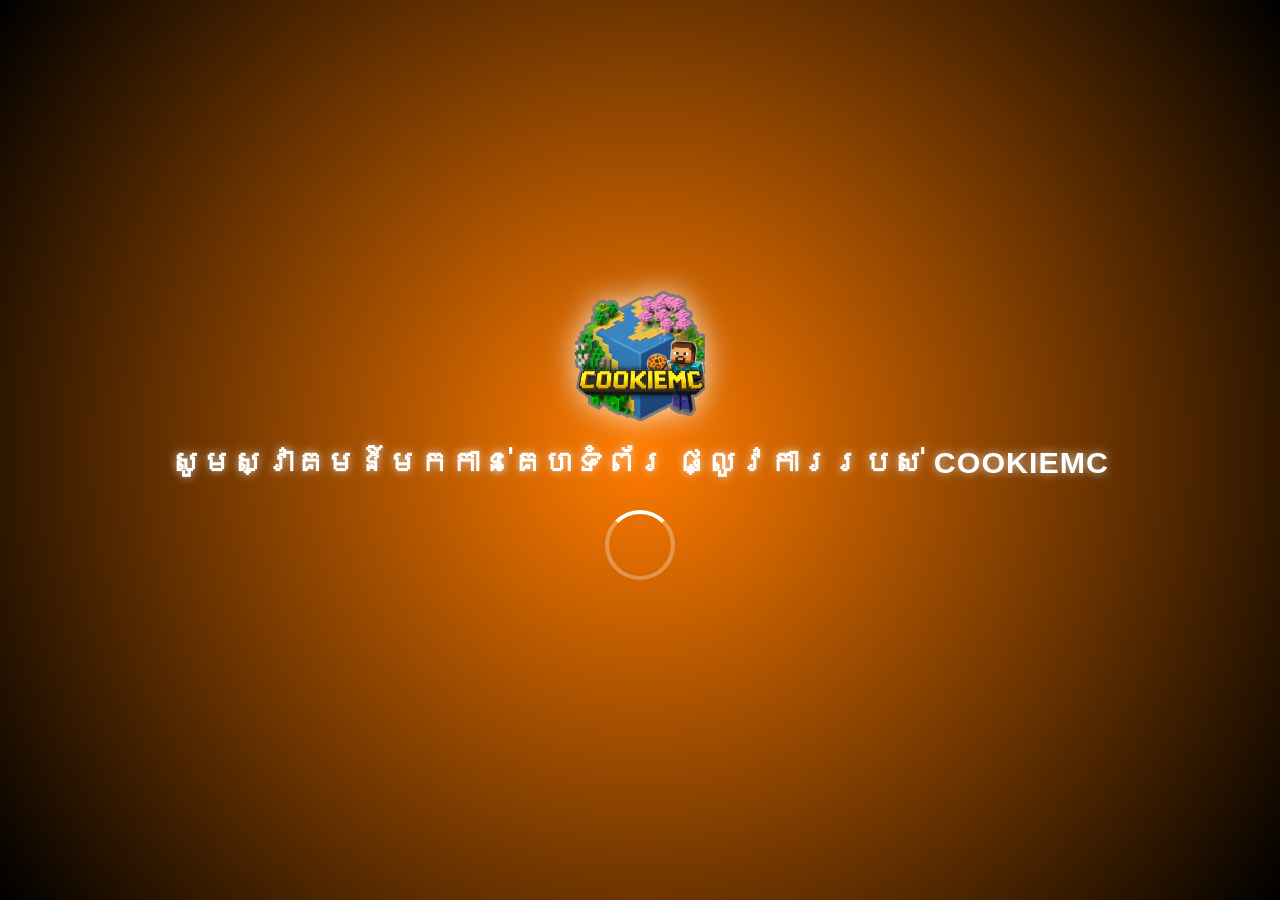
==== commit 615fe4e5: "Add files via upload" ====
--- a/index.html
+++ b/index.html
@@ -1,261 +1,19 @@
 <!DOCTYPE html>
 <html lang="km">
 <head>
-    <meta charset="UTF-8">
-    <meta name="viewport" content="width=device-width, initial-scale=1">
-    <title>CookieMC | rank Store</title>
-    <style>
-        :root { --p: #ff9800; --bg: #0a0a0a; --card: #161616; --green: #4CAF50; }
-        body { margin: 0; background: var(--bg); color: white; font-family: 'Khmer OS Battambang', sans-serif; scroll-behavior: smooth; }
-        
-        /* Navigation */
-        nav { background: rgba(0,0,0,0.95); padding: 15px; display: flex; justify-content: center; gap: 30px; position: sticky; top: 0; z-index: 100; border-bottom: 1px solid #222; }
-        nav a { color: white; text-decoration: none; font-weight: bold; font-size: 14px; transition: 0.3s; }
-        nav a:hover { color: var(--p); }
-
-        /* Header */
-        header { 
-            text-align: center; padding: 100px 20px; 
-            background: linear-gradient(rgba(10,10,10,0.85), rgba(10,10,10,0.85)), url('https://wallpaperaccess.com');
-            background-size: cover; background-position: center;
-        }
-
-        /* Rank Grid */
-        .container { max-width: 1100px; margin: auto; padding: 40px 20px; }
-        .grid { display: grid; grid-template-columns: repeat(auto-fit, minmax(300px, 1fr)); gap: 25px; }
-        
-        .card { 
-            background: var(--card); border-radius: 15px; padding: 30px; text-align: center;
-            border: 1px solid #333; transition: 0.4s; position: relative;
-        }
-        .card:hover { border-color: var(--p); transform: translateY(-10px); box-shadow: 0 10px 25px rgba(255,152,0,0.15); }
-        .price { font-size: 35px; font-weight: bold; color: var(--p); margin: 15px 0; }
-        
-        .features { list-style: none; padding: 0; text-align: left; font-size: 14px; color: #bbb; margin-bottom: 30px; }
-        .features li { margin-bottom: 12px; border-bottom: 1px solid #222; padding-bottom: 5px; }
-
-        .btn-buy { 
-            background: var(--p); color: black; border: none; width: 100%; padding: 14px;
-            border-radius: 8px; font-weight: bold; cursor: pointer; transition: 0.3s; font-size: 16px;
-        }
-        .btn-buy:hover { background: white; transform: scale(1.02); }
-
-        /* --- Modal Style --- */
-        .modal {
-            display: none; position: fixed; z-index: 2000; left: 0; top: 0; width: 100%; height: 100%; 
-            background: rgba(0,0,0,0.85); backdrop-filter: blur(8px);
-        }
-        .modal-content {
-            background: #1a1a1a; margin: 12% auto; padding: 35px; border: 1px solid var(--p);
-            width: 90%; max-width: 380px; border-radius: 20px; text-align: center; position: relative;
-            animation: zoomIn 0.3s ease;
-        }
-        @keyframes zoomIn { from {transform: scale(0.8); opacity: 0;} to {transform: scale(1); opacity: 1;} }
-        
-        .close-btn { position: absolute; top: 15px; right: 20px; color: #888; font-size: 28px; cursor: pointer; }
-        .tg-btn {
-            display: flex; align-items: center; justify-content: center; gap: 12px;
-            background: #24A1DE; color: white; text-decoration: none; padding: 14px;
-            margin: 12px 0; border-radius: 10px; font-weight: bold; transition: 0.3s;
-        }
-        .tg-btn:hover { background: #1e88ba; transform: translateY(-3px); }
-        .tg-icon { width: 24px; height: 24px; }
-
-        footer { text-align: center; padding: 60px; color: #555; font-size: 13px; border-top: 1px solid #111; }
-        .link-green { color: var(--green); text-decoration: none; font-weight: bold; cursor: pointer; }
-    </style>
+  <meta charset="UTF-8">
+  <meta name="viewport" content="width=device-width, initial-scale=1.0">
+  <title>COOKIEMC | សូមស្វាគមន៍</title>
+  <link rel="icon" href="cookiemc.jpg">
+  <link rel="stylesheet" href="index.css">
 </head>
 <body>
+  <div class="welcome-container" id="welcome">
+    <img src="cookiemc.jpg" alt="NOKORMC Logo">
+    <h1>សូមស្វាគមន៍មកកាន់គេហទំព័រ ផ្លូវការរបស់ COOKIEMC</h1>
+    <div class="loader"></div>
+  </div>
 
-<nav>
-    <a href="#">ទំព័រដើម</a>
-    <a href="#ranks">ទិញ RANK</a>
-    <a href="javascript:void(0)" onclick="openHostingModal()">GROUP</a>
-</nav>
-
-<header>
-    <h1 style="font-size: 3.5rem; margin: 0; text-shadow: 0 5px 15px rgba(0,0,0,0.5);">CookieMC Store</h1>
-    <p style="color: var(--p); letter-spacing: 3px; font-weight: bold;">PREMIUM MINECRAFT NETWORK</p>
-    <!-- កន្លែងបង្ហាញ IP សម្រាប់ចុច Copy -->
-<div class="copy-ip-container" onclick="copyIP('cookiemc.lol » 25257')">
-    <span class="ip-text" id="serverIP">cookiemc.lol » 25257</span>
-    <span class="copy-badge" id="copyLabel">ចុចដើម្បីចម្លង</span>
-</div>
-</header>
-
-<div class="container" id="ranks">
-    <h2 style="text-align: center; margin-bottom: 50px; font-size: 2rem;">ជ្រើសរើស Rank ពិសេសរបស់អ្នក</h2>
-    
-    <div class="grid">
-        <!-- Rank MVP -->
-        <div class="card">
-            <h3 style="color: #008000;">Rank APPLE</h3>
-            <div class="price">$3</div>
-            <ul class="features">
-                <li>✅ ទទួលបាន Prefix [APPLE]</li>
-                <li>✅ ទទួលបាន Kit apple 12 ម៉ោងម្ដង</li>
-                <li>✅ ទទួលបាន land claim 6 chunk</li>
-                <li>✅ ទទួលបាន set home 4</li>
-            </ul>
-            <button class="btn-buy" onclick="openBuyModal()">inbex buy</button>
-        </div>
-
-        <div class="card">
-            <h3 style="color: #FFFF00;">Rank POTATO</h3>
-            <div class="price">$5</div>
-            <ul class="features">
-                <li>✅ ទទួលបាន Prefix [POTATO]</li>
-                <li>✅ ទទួលបាន Kit apple 12 ម៉ោងម្ដង</li>
-                <li>✅ ទទួលបាន land claim 8 chunk</li>
-                <li>✅ ទទួលបាន set home 6</li>
-            </ul>
-            <button class="btn-buy" onclick="openBuyModal()">inbex buy</button>
-        </div>
-                <div class="card">
-            <h3 style="color: #00FFFF;">Rank CARROT</h3>
-            <div class="price">$7</div>
-            <ul class="features">
-                <li>✅ ទទួលបាន Prefix [CARROT]</li>
-                <li>✅ ទទួលបាន Kit apple 12 ម៉ោងម្ដង</li>
-              <li>✅ ទទួលបាន land claim 14 chunk</li>
-               <li>✅ ទទួលបាន set home 10</li>           
-            </ul>
-            <button class="btn-buy" onclick="openBuyModal()">inbex buy</button>
-        </div>
-               <div class="card">
-            <h3 style="color: #F5A327;">Rank COOKIE</h3>
-            <div class="price">$10</div>
-            <ul class="features">
-                <li>✅ ទទួលបាន Prefix [COOKIE]</li>
-                <li>✅ ទទួលបាន fly</li>
-                <li>✅ ទទួលបាន Kit apple 12 ម៉ោងម្ដង</li>
-                <li>✅ ទទួលបាន land claim 18 chunk</li>
-                <li>✅ ទទួលបាន set home 14</li>
-            </ul>
-            <button class="btn-buy" onclick="openBuyModal()">inbex buy</button>
-        </div>
-    </div>
-</div>
-
-<!-- ផ្ទាំង Popup សម្រាប់ទាក់ទង Admin ទិញ Rank -->
-<div id="buyModal" class="modal">
-    <div class="modal-content">
-        <span class="close-btn" onclick="closeBuyModal()">&times;</span>
-        <h3 style="color: var(--p); margin-top: 0;">ទាក់ទងតាម Telegram</h3>
-        <p style="font-size: 13px; color: #ccc; margin-bottom: 20px;">សូមជ្រើសរើស Admin ណាម្នាក់ដើម្បីទិញ rank</p>
-        
-        <a href="https://t.me/SOPANHA1213" target="_blank" class="tg-btn">
-            <img src="https://cdn.discordapp.com/attachments/1464803779902701630/1475822797250101269/IMG_20260224_185219_383.jpg?ex=699ee296&is=699d9116&hm=6be21547191dc89ca9f0d0375d3e8e6801dde79e5b035e35ed5f07ccc431ff2d&" class="tg-icon">
-            [SOPANHA1213] (ទិញតាមរយៈ Owner)
-        </a>
-
-        <a href="https://t.me/drskript" target="_blank" class="tg-btn" style="background: #34495e;">
-            <img src="https://cdn.discordapp.com/attachments/1464803779902701630/1475822796876550354/IMG_20260224_185225_804.jpg?ex=699ee296&is=699d9116&hm=b6a7d72ad0c01a9e177373f44c313dcf94edd915103caa507edcf43bea82d980&" class="tg-icon">
-            [CHHIN (LokTaKing)] (ទិញតាមរយៈ Admin)
-        </a>
-    </div>
-</div>
-
-<!-- copy ip -->
-<style>
-    .copy-ip-container {
-        background: rgba(255, 152, 0, 0.1);
-        border: 2px dashed #ff9800;
-        padding: 15px 25px;
-        border-radius: 50px;
-        display: inline-flex;
-        align-items: center;
-        gap: 15px;
-        cursor: pointer;
-        transition: 0.3s;
-        margin-top: 20px;
-    }
-    .copy-ip-container:hover {
-        background: rgba(255, 152, 0, 0.2);
-        transform: scale(1.05);
-    }
-    .ip-text {
-        font-family: 'Courier New', monospace;
-        font-weight: bold;
-        color: #ff9800;
-        font-size: 18px;
-    }
-    .copy-badge {
-        background: #ff9800;
-        color: black;
-        padding: 2px 10px;
-        border-radius: 20px;
-        font-size: 12px;
-        font-weight: bold;
-        text-transform: uppercase;
-    }
-</style>
-
-
-<!-- ផ្ទាំង Popup សម្រាប់ Apsara Hosting Groups -->
-<div id="hostingModal" class="modal">
-    <div class="modal-content" style="border-color: var(--green);">
-        <span class="close-btn" onclick="closeHostingModal()">&times;</span>
-        <h3 style="color: var(--green); margin-top: 0;">Cookiemc Groups</h3>
-        <p style="font-size: 13px; color: #ccc; margin-bottom: 20px;">សូមចូលរួមជាមួយ Group ផ្លូវការរបស់យើង៖</p>
-        
-        <a href="https://t.me/cookiemc4" target="_blank" class="tg-btn" style="background: #0088cc;">
-            <img src="https://cdn.discordapp.com/attachments/1464803779902701630/1475820588307058708/tele.png?ex=699ee087&is=699d8f07&hm=c52cf149d1cdba40ef042e0600cd71416f07ee7730f0a2f553cfbb8d8f4963f7&" class="tg-icon">
-            Telegram Cookiemc Group
-        </a>
-
-        <a href="https://discord.gg/zacuya4kA" target="_blank" class="tg-btn" style="background: #2c3e50;">
-            <img src="https://cdn.discordapp.com/attachments/1464803779902701630/1475819926152548483/dis.png?ex=699edfe9&is=699d8e69&hm=dc0deaf53a6b432e27897de84dce39bc6bfb0d1fa739b830b75c61863da07610&" class="tg-icon">
-            Discord Cookiemc Group
-        </a>
-    </div>
-</div>
-
-<footer>
-    <p>© 2024 CookieMC Network. Powered by <span class="link-green" onclick="openHostingModal()">Cookiemc</span></p>
-</footer>
-
-<script>
-    var buyModal = document.getElementById("buyModal");
-    var hostingModal = document.getElementById("hostingModal");
-    // copy script
-    function copyIP(ip) {
-    // បង្កើត Element បណ្តោះអាសន្នដើម្បី Copy
-    const el = document.createElement('textarea');
-    el.value = ip;
-    document.body.appendChild(el);
-    el.select();
-    document.execCommand('copy');
-    document.body.removeChild(el);
-
-    // បង្ហាញការជូនដំណឹង (Visual Feedback)
-    const label = document.getElementById('copyLabel');
-    const originalText = label.innerText;
-    
-    label.innerText = "ចម្លងរួចរាល់!";
-    label.style.background = "#4CAF50"; // ប្តូរទៅពណ៌បៃតង
-    
-    // ប្តូរមកសភាពដើមវិញក្រោយ ២ វិនាទី
-    setTimeout(() => {
-        label.innerText = originalText;
-        label.style.background = "#ff9800";
-    }, 2000);
-}
-
-    // Functions សម្រាប់ Buy Modal
-    function openBuyModal() { buyModal.style.display = "block"; document.body.style.overflow = "hidden"; }
-    function closeBuyModal() { buyModal.style.display = "none"; document.body.style.overflow = "auto"; }
-
-    // Functions សម្រាប់ Hosting Modal
-    function openHostingModal() { hostingModal.style.display = "block"; document.body.style.overflow = "hidden"; }
-    function closeHostingModal() { hostingModal.style.display = "none"; document.body.style.overflow = "auto"; }
-
-    // បិទ Popup ពេលចុចខាងក្រៅប្រអប់
-    window.onclick = function(event) {
-        if (event.target == buyModal) closeBuyModal();
-        if (event.target == hostingModal) closeHostingModal();
-    }
-</script>
-
+  <script src="index.js"></script>
 </body>
-</html>
+</html>
--- a/index.css
+++ b/index.css
@@ -0,0 +1,79 @@
+* {
+  margin: 0;
+  padding: 0;
+  box-sizing: border-box;
+  font-family: "Poppins", "Noto Sans Khmer", sans-serif;
+}
+
+body {
+  background: radial-gradient(circle at center, #ff7b00, #000);
+  display: flex;
+  align-items: center;
+  justify-content: center;
+  height: 100vh;
+  overflow: hidden;
+}
+
+.welcome-container {
+  text-align: center;
+  color: white;
+  animation: fadeIn 1.2s ease-in-out;
+}
+
+.welcome-container img {
+  width: 130px;
+  height: 130px;
+  margin-bottom: 20px;
+  animation: floatLogo 3s ease-in-out infinite;
+  filter: drop-shadow(0 0 15px rgba(255,255,255,0.8));
+  transition: transform 0.3s ease;
+}
+
+.welcome-container img:hover {
+  transform: scale(1.05);
+}
+
+.welcome-container h1 {
+  font-size: 1.9rem;
+  letter-spacing: 1px;
+  text-shadow: 0 0 10px rgba(255,255,255,0.7);
+  animation: textPulse 2s ease-in-out infinite;
+}
+
+.loader {
+  width: 70px;
+  height: 70px;
+  border: 4px solid rgba(255,255,255,0.3);
+  border-top: 4px solid white;
+  border-radius: 50%;
+  margin: 30px auto;
+  animation: spin 1.2s linear infinite;
+}
+
+@keyframes fadeIn {
+  from { opacity: 0; transform: scale(0.9); }
+  to { opacity: 1; transform: scale(1); }
+}
+
+@keyframes fadeOut {
+  to { opacity: 0; transform: scale(1.1); }
+}
+
+@keyframes spin {
+  from { transform: rotate(0deg); }
+  to { transform: rotate(360deg); }
+}
+
+@keyframes textPulse {
+  0%, 100% { text-shadow: 0 0 10px rgba(255,255,255,0.8); }
+  50% { text-shadow: 0 0 20px rgba(255,165,0,1); }
+}
+
+@keyframes floatLogo {
+  0%, 100% { transform: translateY(0); }
+  50% { transform: translateY(-10px); }
+}
+
+.fade-out {
+  animation: fadeOut 1s ease-in-out forwards;
+}
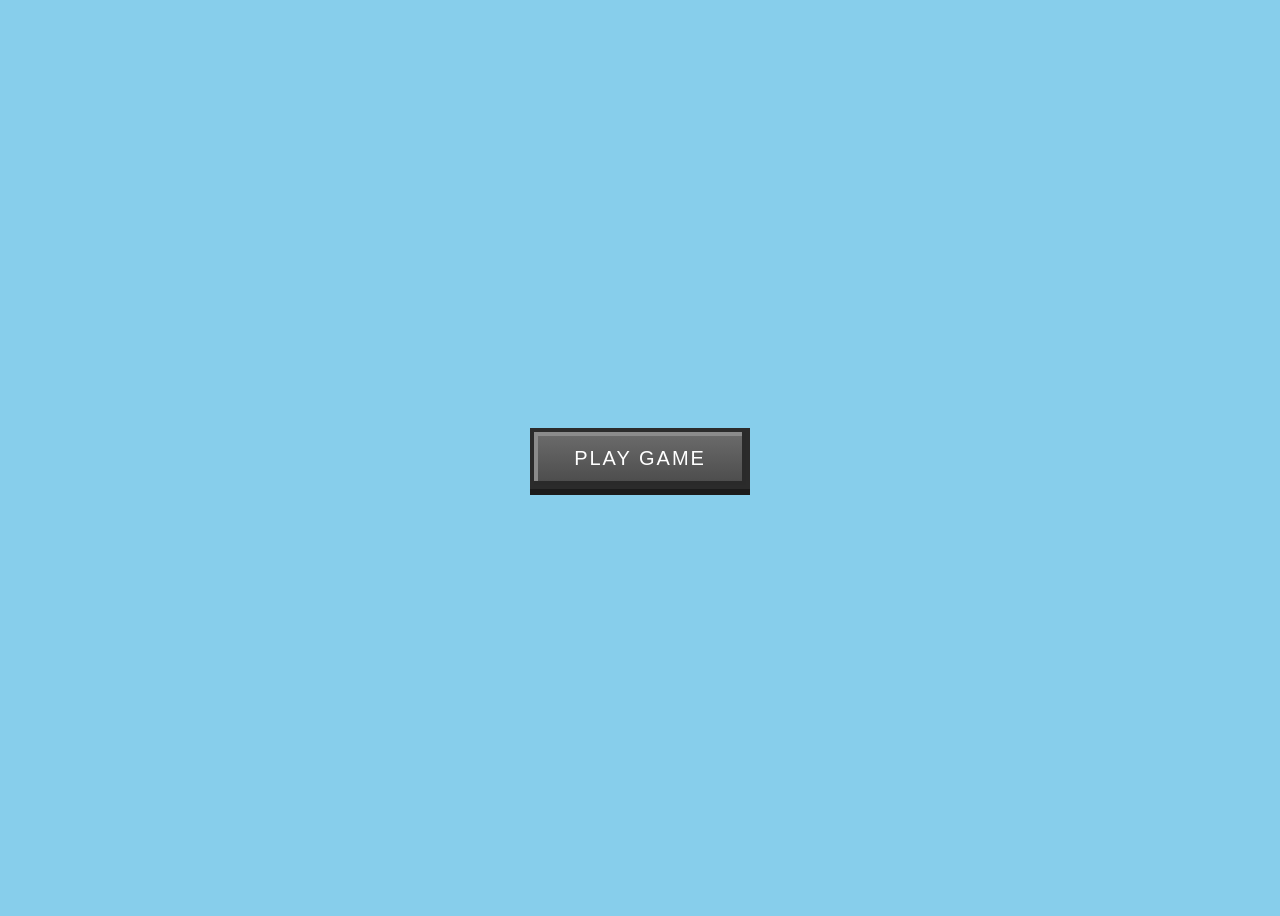
==== commit 1b03107e: "Add files via upload" ====
--- a/index.html
+++ b/index.html
@@ -1,19 +1,56 @@
 <!DOCTYPE html>
-<html lang="km">
+<html lang="en">
 <head>
-  <meta charset="UTF-8">
-  <meta name="viewport" content="width=device-width, initial-scale=1.0">
-  <title>COOKIEMC | សូមស្វាគមន៍</title>
-  <link rel="icon" href="cookiemc.jpg">
-  <link rel="stylesheet" href="index.css">
+<meta charset="UTF-8">
+<title>Minecraft Button Sound</title>
+
+<style>
+body{
+    background:#87CEEB;
+    display:flex;
+    justify-content:center;
+    align-items:center;
+    height:100vh;
+    font-family: "Courier New", monospace;
+}
+
+.mc-button{
+    font-size:20px;
+    padding:15px 40px;
+    color:white;
+    background:linear-gradient(#6c6c6c,#4b4b4b);
+    border:4px solid #2b2b2b;
+    box-shadow:
+        inset -4px -4px 0 #2a2a2a,
+        inset 4px 4px 0 #8b8b8b,
+        0 6px 0 #1b1b1b;
+    cursor:pointer;
+    text-transform:uppercase;
+    letter-spacing:2px;
+    transition:all 0.1s;
+}
+
+.mc-button:active{
+    box-shadow:
+        inset -2px -2px 0 #2a2a2a,
+        inset 2px 2px 0 #8b8b8b,
+        0 2px 0 #1b1b1b;
+    transform:translateY(4px);
+}
+</style>
+
 </head>
 <body>
-  <div class="welcome-container" id="welcome">
-    <img src="cookiemc.jpg" alt="NOKORMC Logo">
-    <h1>សូមស្វាគមន៍មកកាន់គេហទំព័រ ផ្លូវការរបស់ COOKIEMC</h1>
-    <div class="loader"></div>
-  </div>
 
-  <script src="index.js"></script>
+<button class="mc-button" onclick="playSound()">PLAY GAME</button>
+
+<audio id="clickSound" src="ach.mp3"></audio>
+
+<script>
+function playSound(){
+    document.getElementById("clickSound").play();
+}
+</script>
+
 </body>
 </html>
